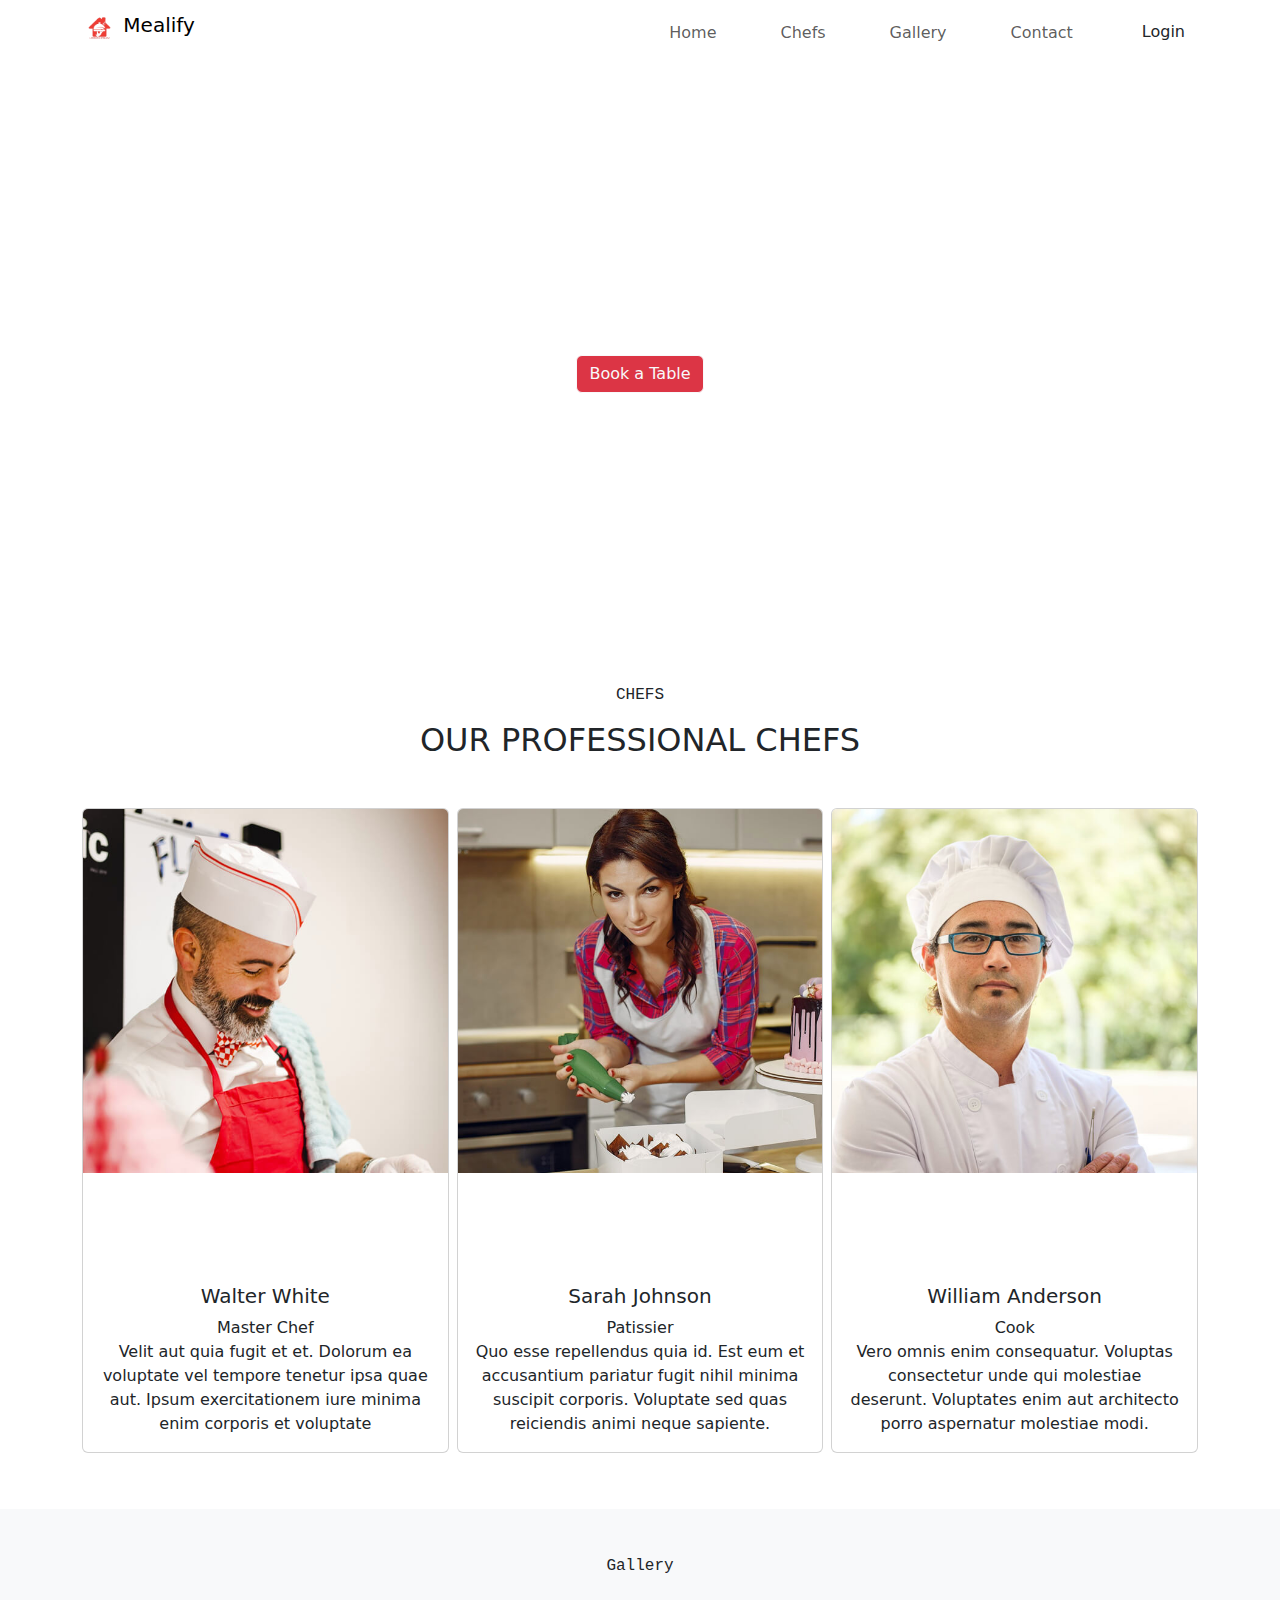
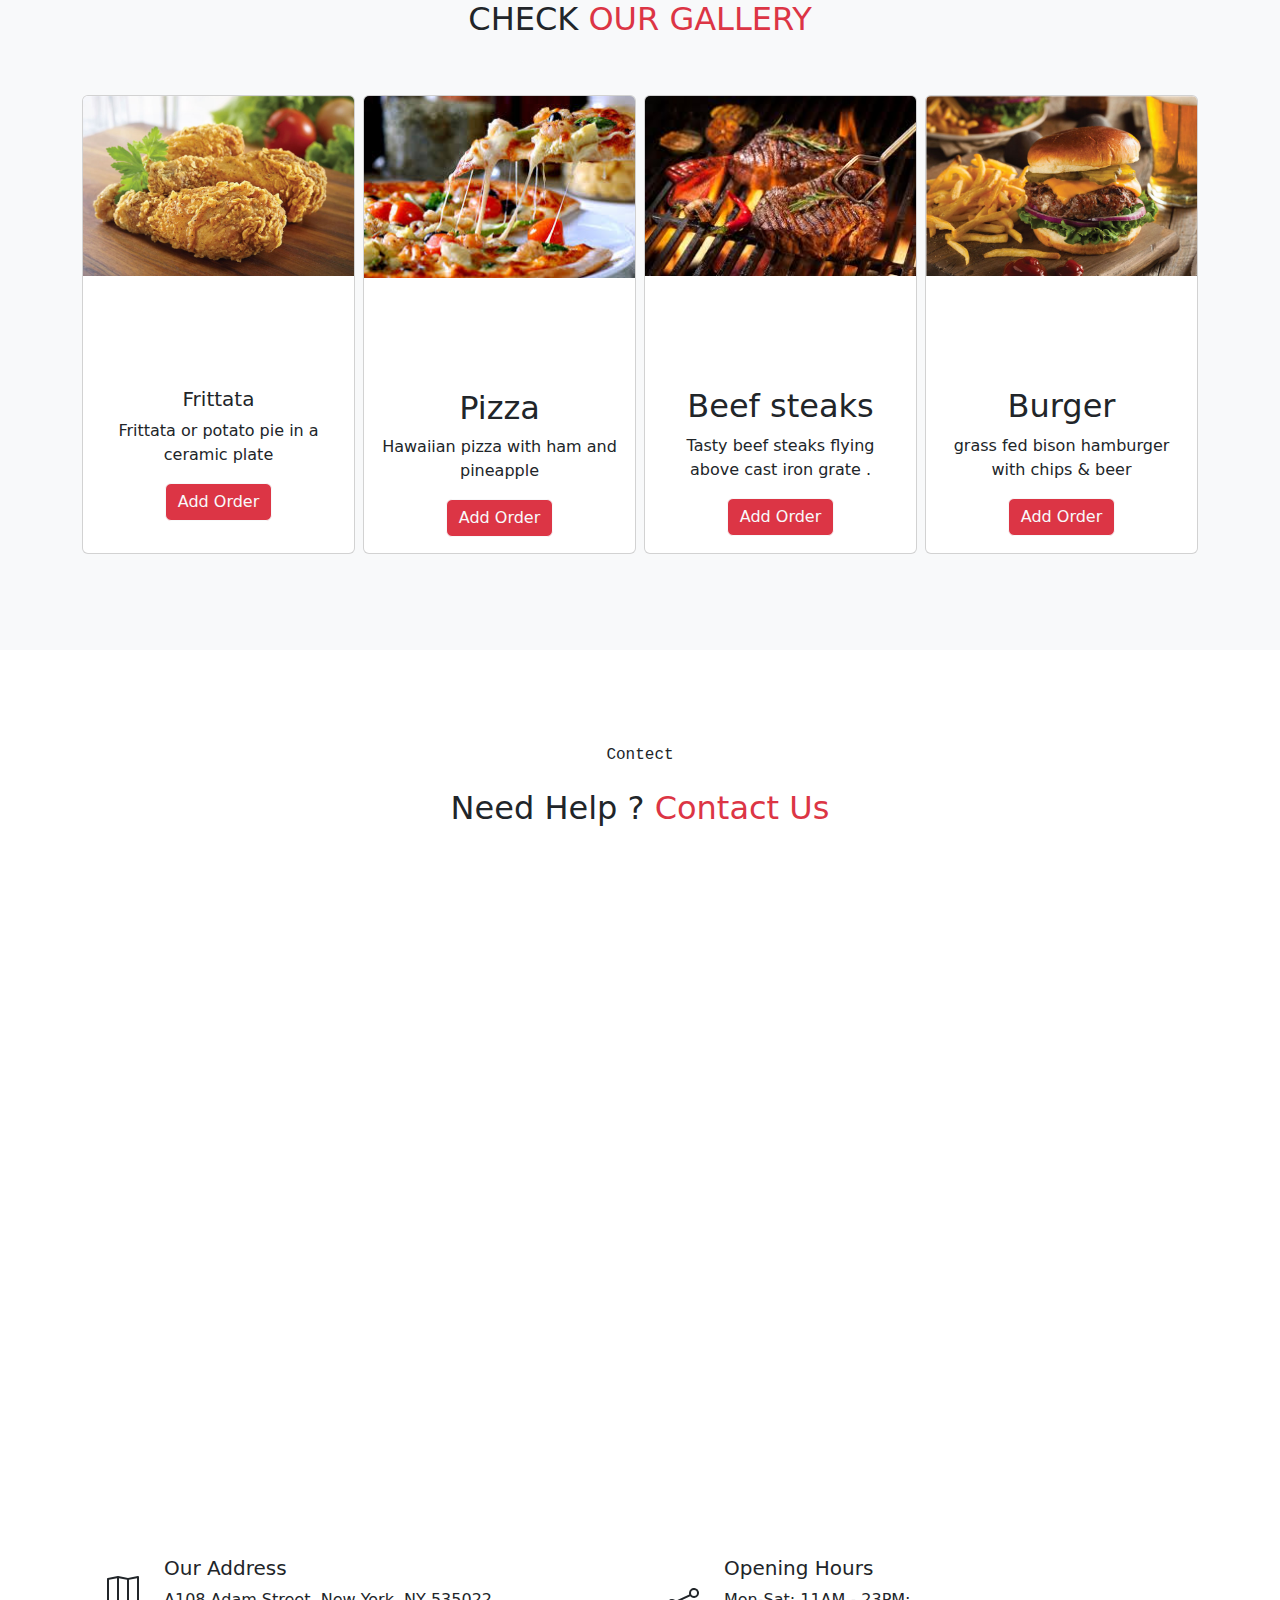
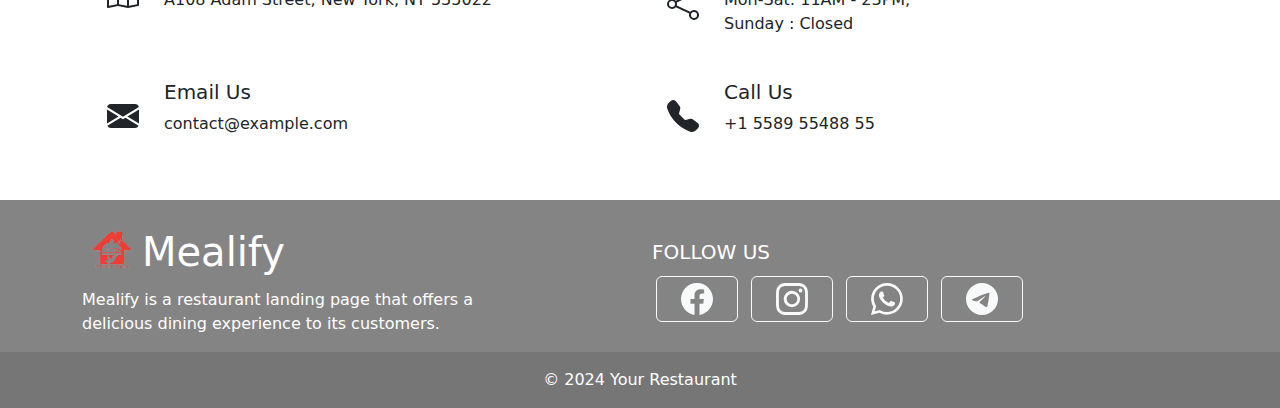
==== index.html @ 076e1faf "Add files via upload" ====
<!DOCTYPE html>
<html lang="en">
<head>
    <meta charset="UTF-8">
    <meta name="viewport" content="width=device-width, initial-scale=1.0">
    <link
    href="https://cdn.jsdelivr.net/npm/bootstrap@5.3.3/dist/css/bootstrap.min.css"
    rel="stylesheet"
    integrity="sha384-QWTKZyjpPEjISv5WaRU9OFeRpok6YctnYmDr5pNlyT2bRjXh0JMhjY6hW+ALEwIH"
    crossorigin="anonymous"
  />
    <title>Restaurant</title>
    <link rel="stylesheet" href="css.css">

</head>
<body>
  <!-- start navbar-->
  <header class="header ">
    <nav class="navbar navbar-expand-lg bg-white text-dark  fixed-top">
      <div class="container">
        <a class="navbar-brand h1" href="#">
          <img src="1.png" alt="Logo" width="35" class="d-inline-block align-text-top">
          Mealify
        </a>
        <button
          class="navbar-toggler"
          type="button"
          data-bs-toggle="collapse"
          data-bs-target="#navbarNav"
          aria-controls="navbarNav"
          aria-expanded="false"
          aria-label="Toggle navigation"
        >
          <span class="navbar-toggler-icon"></span>
        </button>
        <div class="collapse navbar-collapse" id="navbarNav">
          <ul class="navbar-nav ms-auto  text-center ">
            <li class="nav-item ms-5">
              <a class="nav-link" aria-current="page" href="#">Home</a>
            </li>
            <li class="nav-item ms-5">
              <a class="nav-link" href="#Chefs">Chefs</a>
            </li>
            <li class="nav-item ms-5">
              <a class="nav-link" href="#Gallery">Gallery</a>
            </li>
            <li class="nav-item ms-5">
              <a class="nav-link" href="#Contact">Contact</a>
            </li>
            <li class="nav-item ms-5">
              <!-- Button trigger modal -->
              <button type="button" class="btn" data-bs-toggle="modal" data-bs-target="#exampleModal">
                Login
              </button>
            </li>
          </ul>
        </div>
      </div>
    </nav>
  </header>

  <!-- Modal -->
  <div class="modal fade" id="exampleModal" tabindex="-1" aria-labelledby="exampleModalLabel" aria-hidden="true">
    <div class="modal-dialog">
      <div class="modal-content">
        <div class="modal-header">
          <h2 class="modal-title" id="exampleModalLabel">Login Form</h5>
          <button type="button" class="btn-close" data-bs-dismiss="modal" aria-label="Close"></button>
        </div>
        <div class="modal-body text-start">
          <form action="">
            <div class="form-group mt-2">
              <label for="firstname" class="form-label">First Name</label>
              <input type="text" class="form-control" id="firstname">
            </div>
            <div class="form-group mt-2">
              <label for="lastname" class="form-label">Last Name</label>
              <input type="text" class="form-control" id="lastname">
            </div>
            <div class="form-group mt-2">
              <label for="password" class="form-label">Password</label>
              <input type="password" class="form-control" id="password">
            </div>
            <div class="form-group mt-2">
              <label for="email" class="form-label">Email</label>
              <input type="email" class="form-control" id="email">
            </div>
            <div class="form-group mt-2">
              <button type="submit" class="btn btn-danger">Login</button>
            </div>
          </form>
        </div>
        <div class="modal-footer">
          <button type="button" class="btn btn-secondary" data-bs-dismiss="modal">Close</button>
        </div>
      </div>
    </div>
  </div>
  
  <!--end navbar-->
  <!-- Start restaurant section -->
  <section class="restaurant  mt-5 mb-5 ">
    <div class="container-fluid">
  
  
          <div class="card-body text-center p-5  text-white">
            <div class="card-title fs-sm-3 fs-4 fw-bold mt-5">Enjoy Your Healthy Delicious Food</div>
            <p class="card-text mt-3 mb-3">
              Sed autem laudantium dolores Voluptatem itaque ea<br />
              consequatur eveniet. Eum quas beatae cumque eum quaerat
            </p>
            <button type="button" class="btn btn-danger btn-outline-light">Book a Table</button>
          
          </div>
        </div>
    </div>
  </section>
  <!-- End restaurant section -->
      <!-- start chef-->
      <section class="Chefs h-500" id="Chefs">
        <div class="container">
          <div class="text-center mt-5">
            <span class="h6 d-block" style="font-family: monospace">CHEFS</span>
            <h2 class="mt-3 mb-5">OUR PROFESSIONAL CHEFS</h2>
          </div>
  
          <div class="row row-cols-1 row-cols-md-3 g-2 text-center mb-3">
            <div class="col img-overl mb-2 ">
              <div class="card h-70">
                <img
                  src="4.jpg"
                  class="card-img-top h-30"
                  alt="Master Chef"
                />
                <div class="card-body mt-0">
                  <h5 class="card-title">Walter White</h5>
                  <p class="card-text">
                    Master Chef <br />
                    Velit aut quia fugit et et. Dolorum ea voluptate vel tempore
                    tenetur ipsa quae aut. Ipsum exercitationem iure minima enim
                    corporis et voluptate
                  </p>
                </div>
              </div>
            </div>
            <div class="col img-overl mb-2">
              <div class="card h-70">
                <img
                  src="5.jpg"
                  class="card-img-top h-30"
                  alt="Sarah Johnson"
                />
                <div class="card-body mt-0">
                  <h5 class="card-title">Sarah Johnson</h5>
                  <p class="card-text">
                    Patissier<br />
                    Quo esse repellendus quia id. Est eum et accusantium pariatur
                    fugit nihil minima suscipit corporis. Voluptate sed quas
                    reiciendis animi neque sapiente.
                  </p>
                </div>
              </div>
            </div>
            <div class="col img-overl mb-2">
              <div class="card h-70">
                <img
                  src="6.jpg"
                  class="card-img-top h-30"
                  alt="William Anderson"
                />
                <div class="card-body mt-0">
                  <h5 class="card-title">William Anderson</h5>
                  <p class="card-text">
                    Cook<br />Vero omnis enim consequatur. Voluptas consectetur
                    unde qui molestiae deserunt. Voluptates enim aut architecto
                    porro aspernatur molestiae modi.
                  </p>
                </div>
              </div>
            </div>
          </div>
        </div>
      </section>
      <!--end chef-->
      <!--start Gallery-->
      <section class="section-content bg-light pb-5" id="Gallery">
        <div class="container mb-5">
          <div class="text-center text-title text-gallery mt-5">
            <p class="h6 d-inline-block mt-5" style="font-family: monospace">Gallery</p>
            <h2 class="mt-3 mb-3">CHECK <span class="text-danger">OUR GALLERY</span></h2>
          </div>
          <div class="row g-2 mt-5">
            <div class="col-md-3 img-overl ">
              <div class="card text-center h-100 " >
                <img src="11.jpg" class="card-img-top" alt="Frittata">
                <div class="card-body">
                  <h5 class="card-title">Frittata</h5>
                  <p class="card-text">Frittata or potato pie in a ceramic plate</p>
                  <button type="button" class="btn btn-danger btn-outline-light">Add Order</button>
                  
                </div>
              </div>
            </div>
            <div class="col-md-3 img-overl">
              <div class="card text-center h-100 ">
                <img src="1222.jpg" class="card-img-top" alt="pizaa">
                <div class="card-body">
                  <h2 class="card-title">Pizza</h2>
                  <p class="card-text">Hawaiian pizza with ham and pineapple</p>
                    <button type="button" class="btn btn-danger btn-outline-light">Add Order</button>
                  
                </div>
              </div>
            </div>
            <div class="col-md-3 img-overl">
              <div class="card text-center h-100 ">
                <img src="1333.jpg" class="card-img-top" alt="Beef steaks">
                <div class="card-body">
                  <h2 class="card-title">Beef steaks</h2>
                  <p class="card-text">Tasty beef steaks flying above cast iron grate .</p>
                    <button type="button" class="btn btn-danger btn-outline-light">Add Order</button>
                  
                </div>
              </div>
            </div>
            <div class="col-md-3 img-overl">
              <div class="card text-center h-100 ">
                <img src="10.jpg" class="card-img-top" alt="Burger">
                <div class="card-body">
                  <h2 class="card-title">Burger</h2>
                  <p class="card-text">grass fed bison hamburger with chips & beer</p>
                    <button type="button" class="btn btn-danger btn-outline-light">Add Order</button>
                  
                </div>
              </div>
            </div>
          </div>
        </div>
        </section>

      <!--end Gallery-->
      <!-- start content-->



      <section class="section-content mb-5 mt-5" id="Contact">
        <div class="container">
          <div class="text-center text-content">
            <p class="h6 d-inline-block mt-5" style="font-family: monospace">
              Contect
            </p>
            <h2 class="mt-3 text-title">
              Need Help ? <span class="text-danger"> Contact Us</span>
            </h2>
            </div>
            <div class=" mt-5">
              <div class="iframe-container">
                  <iframe src="https://www.google.com/maps/embed?pb=!1m18!1m12!1m3!1d3247.504687811186!2d35.77040757420454!3d35.51652393100 0689!2m3!1f0!2f0!3f0!3m2!1i1024!2i768!4f13.1!3m3!1m2!1s0x1526ad1273a9491f%3A0xc5fb1b1654404a50!2sFRATELLI!5e0!3m2!1sen!2s!4v1713523483493!5m2!1sen!2s" 
                      allowfullscreen="" loading="lazy" referrerpolicy="no-referrer-when-downgrade"></iframe>
              </div>
          </div>
          <div class="row g-1 mt-5">
            <div class="col-md-6">
            <div class="d-flex  info-div ">
              <div class="btn  btn-white  text-dark info d-flex align-items-center">
                  <svg xmlns="http://www.w3.org/2000/svg" width="16" height="16" fill="currentColor" class="bi bi-map" viewBox="0 0 16 16">
                      <path fill-rule="evenodd" d="M15.817.113A.5.5 0 0 1 16 .5v14a.5.5 0 0 1-.402.49l-5 1a.5.5 0 0 1-.196 0L5.5 15.01l-4.902.98A.5.5 0 0 1 0 15.5v-14a.5.5 0 0 1 .402-.49l5-1a.5.5 0 0 1 .196 0L10.5.99l4.902-.98a.5.5 0 0 1 .415.103M10 1.91l-4-.8v12.98l4 .8zm1 12.98 4-.8V1.11l-4 .8zm-6-.8V1.11l-4 .8v12.98z"/>
                  </svg>
              </div>
                <div class="info-text">
                      <h5/h5 >Our Address</h5>
                      <p>A108 Adam Street, New York, NY 535022</p>
                  </div>
            </div>
            </div>
          
            <div class="col-md-6">
              <div class="d-flex info-div">
                <div class="btn  info d-flex align-items-center">
                  <svg xmlns="http://www.w3.org/2000/svg" width="16" height="16" fill="currentColor" class="bi bi-share" viewBox="0 0 16 16">
                    <path d="M13.5 1a1.5 1.5 0 1 0 0 3 1.5 1.5 0 0 0 0-3M11 2.5a2.5 2.5 0 1 1 .603 1.628l-6.718 3.12a2.5 2.5 0 0 1 0 1.504l6.718 3.12a2.5 2.5 0 1 1-.488.876l-6.718-3.12a2.5 2.5 0 1 1 0-3.256l6.718-3.12A2.5 2.5 0 0 1 11 2.5m-8.5 4a1.5 1.5 0 1 0 0 3 1.5 1.5 0 0 0 0-3m11 5.5a1.5 1.5 0 1 0 0 3 1.5 1.5 0 0 0 0-3"/>
                  </svg>
                </div>
                  <div class="info-text">
                    <h5/h5>Opening Hours</h5>
                    <p>Mon-Sat: 11AM - 23PM; <br>Sunday : Closed</p>
                    </div>
              </div>
              </div>
          </div>
          <div class="row g-1 mt-4">
            <div class="col-md-6 ">
            <div class=" d-flex info-div">
              <div class=" btn  info d-flex align-items-center">
                <svg xmlns="http://www.w3.org/2000/svg" width="16" height="16" fill="currentColor" class="bi bi-envelope-fill" viewBox="0 0 16 16">
                  <path d="M.05 3.555A2 2 0 0 1 2 2h12a2 2 0 0 1 1.95 1.555L8 8.414zM0 4.697v7.104l5.803-3.558zM6.761 8.83l-6.57 4.027A2 2 0 0 0 2 14h12a2 2 0 0 0 1.808-1.144l-6.57-4.027L8 9.586zm3.436-.586L16 11.801V4.697z"/>
                </svg>
              </div>
                <div class="info-text">
                  <h5>Email Us</h5>
                  <p>contact@example.com</p>
            </div>
            </div>
            </div>
          
            <div class="col-md-6 ">
              <div class="d-flex info-div">
                <div class="btn  info d-flex align-items-center">
                  <svg xmlns="http://www.w3.org/2000/svg" width="16" height="16" fill="currentColor" class="bi bi-telephone-fill" viewBox="0 0 16 16">
                    <path fill-rule="evenodd" d="M1.885.511a1.745 1.745 0 0 1 2.61.163L6.29 2.98c.329.423.445.974.315 1.494l-.547 2.19a.68.68 0 0 0 .178.643l2.457 2.457a.68.68 0 0 0 .644.178l2.189-.547a1.75 1.75 0 0 1 1.494.315l2.306 1.794c.829.645.905 1.87.163 2.611l-1.034 1.034c-.74.74-1.846 1.065-2.877.702a18.6 18.6 0 0 1-7.01-4.42 18.6 18.6 0 0 1-4.42-7.009c-.362-1.03-.037-2.137.703-2.877z"/>
                  </svg>
                </div>
                  <div class="info-text">
                    <h5/h5>Call Us</h5>
                    <p>+1 5589 55488 55</p>
                    </div>
              </div>
              </div>
         
          </div>
          </section>
      <!-- end content-->
          <!-- Footer -->
          <footer class=" text-white text-center text-lg-start" style="background-color: rgb(133, 132, 132);">
            <div class="container">
                <div class="row pt-4">
                  <div class="col-sm-12 col-md-6 mb-md-0">
                   <div class="d-flex flex-row align-items-center justify-content-md-start justify-content-center h1" href="#">
                    <img
                    src="1.png"
                    alt="restaurant"
                    width="60"
                    class=""
                
                        />
                        <div>Mealify
                        </div>
                   </div>
                <p class="" >
                   Mealify is a restaurant landing page that offers a
                  <br> delicious dining experience to its customers.
                  </p>
                  </div>
                  <div class="col-sm-12 col-md-6 mb-4 mb-md-0 mt-3">
                    <h5 class="text-uppercase ">Follow Us</h5>
                    <div>
                        <a href="#" class="btn btn-outline-light btn-floating m-1 w-20" role="button">
                          <svg xmlns="http://www.w3.org/2000/svg" width="16" height="16" fill="currentColor" class="bi bi-facebook" viewBox="0 0 16 16">
                          <path d="M16 8.049c0-4.446-3.582-8.05-8-8.05C3.58 0-.002 3.603-.002 8.05c0 4.017 2.926 7.347 6.75 7.951v-5.625h-2.03V8.05H6.75V6.275c0-2.017 1.195-3.131 3.022-3.131.876 0 1.791.157 1.791.157v1.98h-1.009c-.993 0-1.303.621-1.303 1.258v1.51h2.218l-.354 2.326H9.25V16c3.824-.604 6.75-3.934 6.75-7.951"/>
                        </svg></a>
                        <a href="#" class="btn btn-outline-light btn-floating m-1" role="button"><svg xmlns="http://www.w3.org/2000/svg" width="16" height="16" fill="currentColor" class="bi bi-instagram" viewBox="0 0 16 16">
                          <path d="M8 0C5.829 0 5.556.01 4.703.048 3.85.088 3.269.222 2.76.42a3.9 3.9 0 0 0-1.417.923A3.9 3.9 0 0 0 .42 2.76C.222 3.268.087 3.85.048 4.7.01 5.555 0 5.827 0 8.001c0 2.172.01 2.444.048 3.297.04.852.174 1.433.372 1.942.205.526.478.972.923 1.417.444.445.89.719 1.416.923.51.198 1.09.333 1.942.372C5.555 15.99 5.827 16 8 16s2.444-.01 3.298-.048c.851-.04 1.434-.174 1.943-.372a3.9 3.9 0 0 0 1.416-.923c.445-.445.718-.891.923-1.417.197-.509.332-1.09.372-1.942C15.99 10.445 16 10.173 16 8s-.01-2.445-.048-3.299c-.04-.851-.175-1.433-.372-1.941a3.9 3.9 0 0 0-.923-1.417A3.9 3.9 0 0 0 13.24.42c-.51-.198-1.092-.333-1.943-.372C10.443.01 10.172 0 7.998 0zm-.717 1.442h.718c2.136 0 2.389.007 3.232.046.78.035 1.204.166 1.486.275.373.145.64.319.92.599s.453.546.598.92c.11.281.24.705.275 1.485.039.843.047 1.096.047 3.231s-.008 2.389-.047 3.232c-.035.78-.166 1.203-.275 1.485a2.5 2.5 0 0 1-.599.919c-.28.28-.546.453-.92.598-.28.11-.704.24-1.485.276-.843.038-1.096.047-3.232.047s-2.39-.009-3.233-.047c-.78-.036-1.203-.166-1.485-.276a2.5 2.5 0 0 1-.92-.598 2.5 2.5 0 0 1-.6-.92c-.109-.281-.24-.705-.275-1.485-.038-.843-.046-1.096-.046-3.233s.008-2.388.046-3.231c.036-.78.166-1.204.276-1.486.145-.373.319-.64.599-.92s.546-.453.92-.598c.282-.11.705-.24 1.485-.276.738-.034 1.024-.044 2.515-.045zm4.988 1.328a.96.96 0 1 0 0 1.92.96.96 0 0 0 0-1.92m-4.27 1.122a4.109 4.109 0 1 0 0 8.217 4.109 4.109 0 0 0 0-8.217m0 1.441a2.667 2.667 0 1 1 0 5.334 2.667 2.667 0 0 1 0-5.334"/>
                        </svg></a>
                        <a href="#" class="btn btn-outline-light btn-floating m-1" role="button"><svg xmlns="http://www.w3.org/2000/svg" width="16" height="16" fill="currentColor" class="bi bi-whatsapp" viewBox="0 0 16 16">
                          <path d="M13.601 2.326A7.85 7.85 0 0 0 7.994 0C3.627 0 .068 3.558.064 7.926c0 1.399.366 2.76 1.057 3.965L0 16l4.204-1.102a7.9 7.9 0 0 0 3.79.965h.004c4.368 0 7.926-3.558 7.93-7.93A7.9 7.9 0 0 0 13.6 2.326zM7.994 14.521a6.6 6.6 0 0 1-3.356-.92l-.24-.144-2.494.654.666-2.433-.156-.251a6.56 6.56 0 0 1-1.007-3.505c0-3.626 2.957-6.584 6.591-6.584a6.56 6.56 0 0 1 4.66 1.931 6.56 6.56 0 0 1 1.928 4.66c-.004 3.639-2.961 6.592-6.592 6.592m3.615-4.934c-.197-.099-1.17-.578-1.353-.646-.182-.065-.315-.099-.445.099-.133.197-.513.646-.627.775-.114.133-.232.148-.43.05-.197-.1-.836-.308-1.592-.985-.59-.525-.985-1.175-1.103-1.372-.114-.198-.011-.304.088-.403.087-.088.197-.232.296-.346.1-.114.133-.198.198-.33.065-.134.034-.248-.015-.347-.05-.099-.445-1.076-.612-1.47-.16-.389-.323-.335-.445-.34-.114-.007-.247-.007-.38-.007a.73.73 0 0 0-.529.247c-.182.198-.691.677-.691 1.654s.71 1.916.81 2.049c.098.133 1.394 2.132 3.383 2.992.47.205.84.326 1.129.418.475.152.904.129 1.246.08.38-.058 1.171-.48 1.338-.943.164-.464.164-.86.114-.943-.049-.084-.182-.133-.38-.232"/>
                        </svg></i></a>
                        <a href="#" class="btn btn-outline-light btn-floating m-1" role="button"><svg xmlns="http://www.w3.org/2000/svg" width="16" height="16" fill="currentColor" class="bi bi-telegram" viewBox="0 0 16 16">
                          <path d="M16 8A8 8 0 1 1 0 8a8 8 0 0 1 16 0M8.287 5.906q-1.168.486-4.666 2.01-.567.225-.595.442c-.03.243.275.339.69.47l.175.055c.408.133.958.288 1.243.294q.39.01.868-.32 3.269-2.206 3.374-2.23c.05-.012.12-.026.166.016s.042.12.037.141c-.03.129-1.227 1.241-1.846 1.817-.193.18-.33.307-.358.336a8 8 0 0 1-.188.186c-.38.366-.664.64.015 1.088.327.216.589.393.85.571.284.194.568.387.936.629q.14.092.27.187c.331.236.63.448.997.414.214-.02.435-.22.547-.82.265-1.417.786-4.486.906-5.751a1.4 1.4 0 0 0-.013-.315.34.34 0 0 0-.114-.217.53.53 0 0 0-.31-.093c-.3.005-.763.166-2.984 1.09"/>
                        </svg></a>
                    </div>
                </div>
                </div>
            </div>
            <div class="text-center p-3" style="background-color: rgba(65, 64, 64, 0.2);">
              © 2024 Your Restaurant
            </div>
            </footer>
    <!--end footer-->







     <script
      src="https://cdn.jsdelivr.net/npm/@popperjs/core@2.11.8/dist/umd/popper.min.js"
      integrity="sha384-I7E8VVD/ismYTF4hNIPjVp/Zjvgyol6VFvRkX/vR+Vc4jQkC+hVqc2pM8ODewa9r"
      crossorigin="anonymous"
    ></script>
    <script
      src="https://cdn.jsdelivr.net/npm/bootstrap@5.3.3/dist/js/bootstrap.min.js"
      integrity="sha384-0pUGZvbkm6XF6gxjEnlmuGrJXVbNuzT9qBBavbLwCsOGabYfZo0T0to5eqruptLy"
      crossorigin="anonymous"
    ></script>
</body>
</html>
---- css.css ----
.restaurant{
      background-image: url(img/26.jpg);
  
  /* Full height */
    height: 590px;
    width: 100%;
  /* Center and scale the image nicely */
  background-position: center;
  background-repeat: no-repeat;
  background-size: cover;
  
  
    }
    .card-title{
      padding-top: 95px;
    }
.iframe-container {
            position: relative;
            width: 100%;
            padding-bottom: 56.25%; /* 16:9 Aspect Ratio */
            height: 0;
        }
.iframe-container iframe {
            position: absolute;
            top: 0;
            left: 0;
            width: 100%;
            height: 100%;
        
        }
        svg{
  width: 28px;
  zoom: 2;
 }
 .info-div:hover{
   background-color: red
 }
 .nav-link:hover {
    color: red;
    border-bottom: 1px solid red;
  }
  .img-overl{
    position: relative;
    overflow: hidden; /* Ensure content doesn't overflow the container */
    display: flex;
    justify-content: center;
    align-items: center;
    }
  .img-overl{
    transition: transform 0.3s ease;
   /* Ensure image fits the container */
  
  }
  .img-overl:hover {
    transform: scale(0.9);
  }
  .info-text:hover{
    color: white;
    padding: 10px;
  }
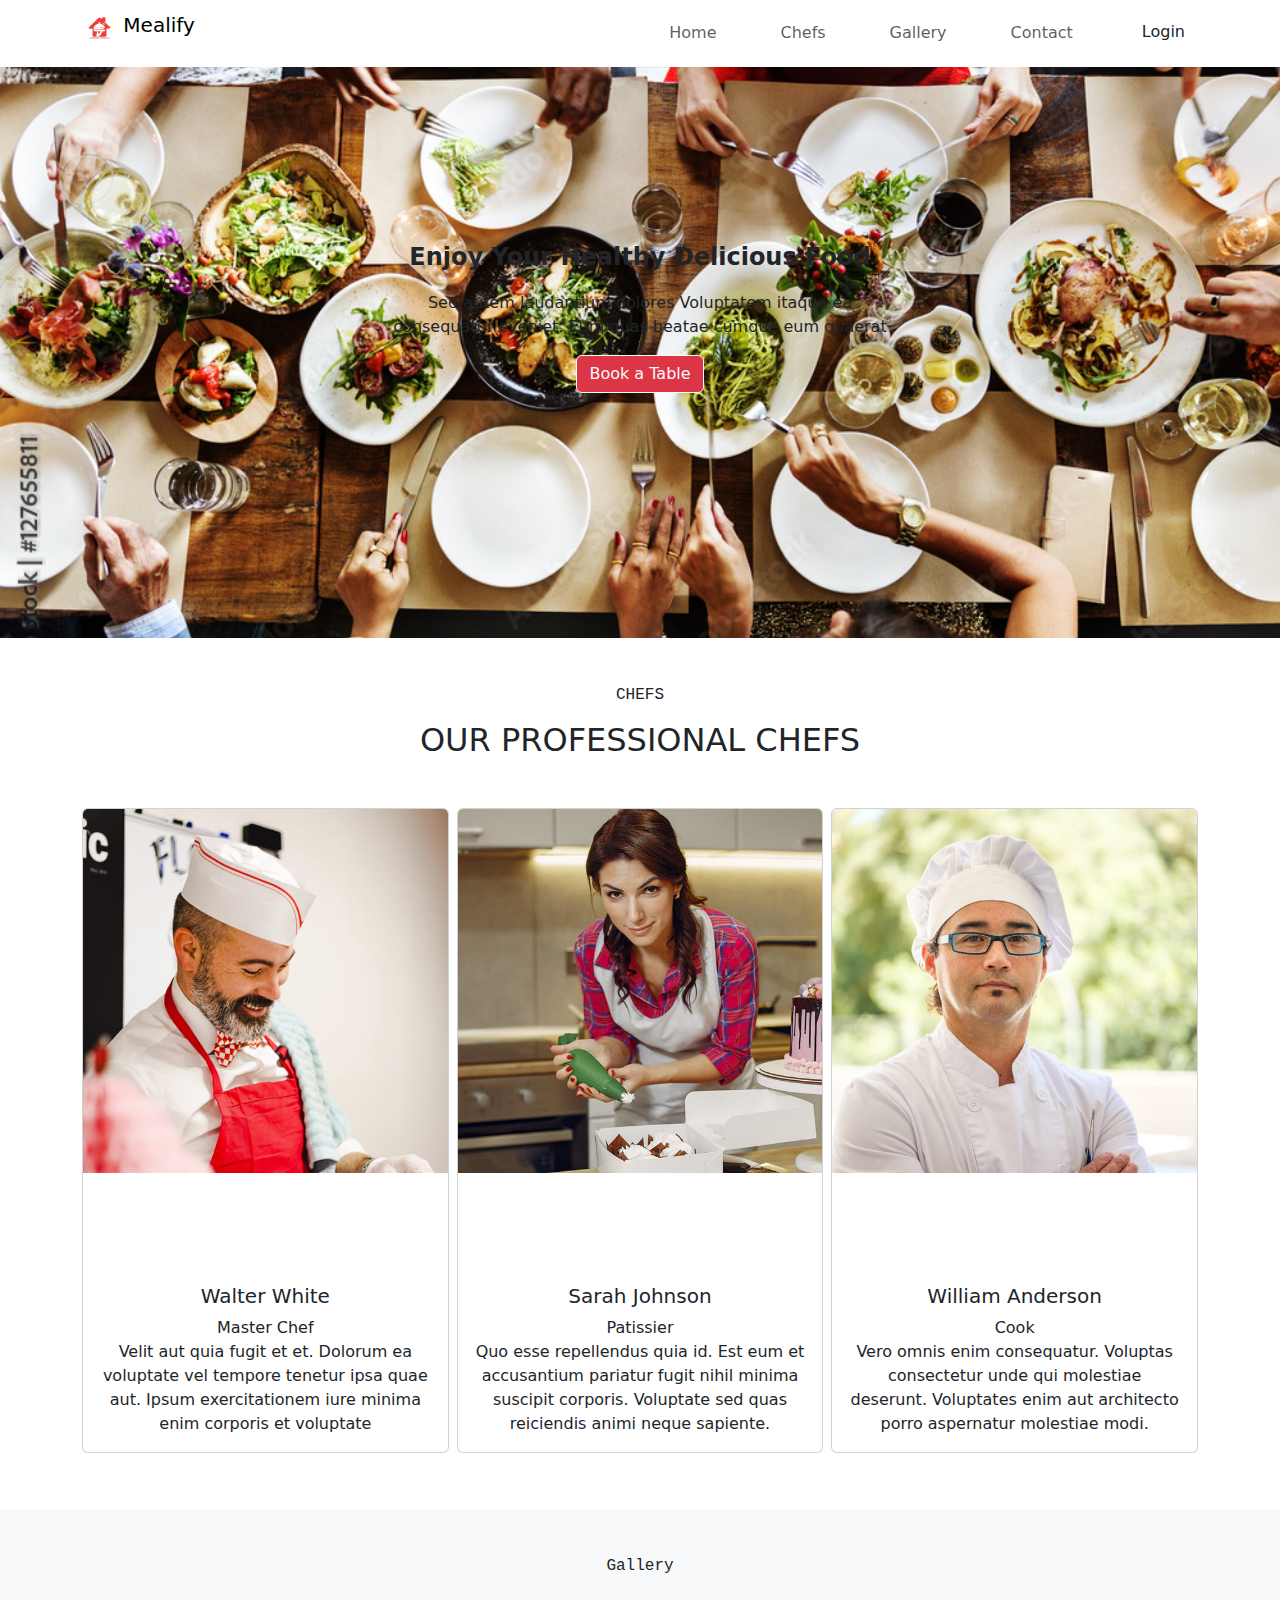
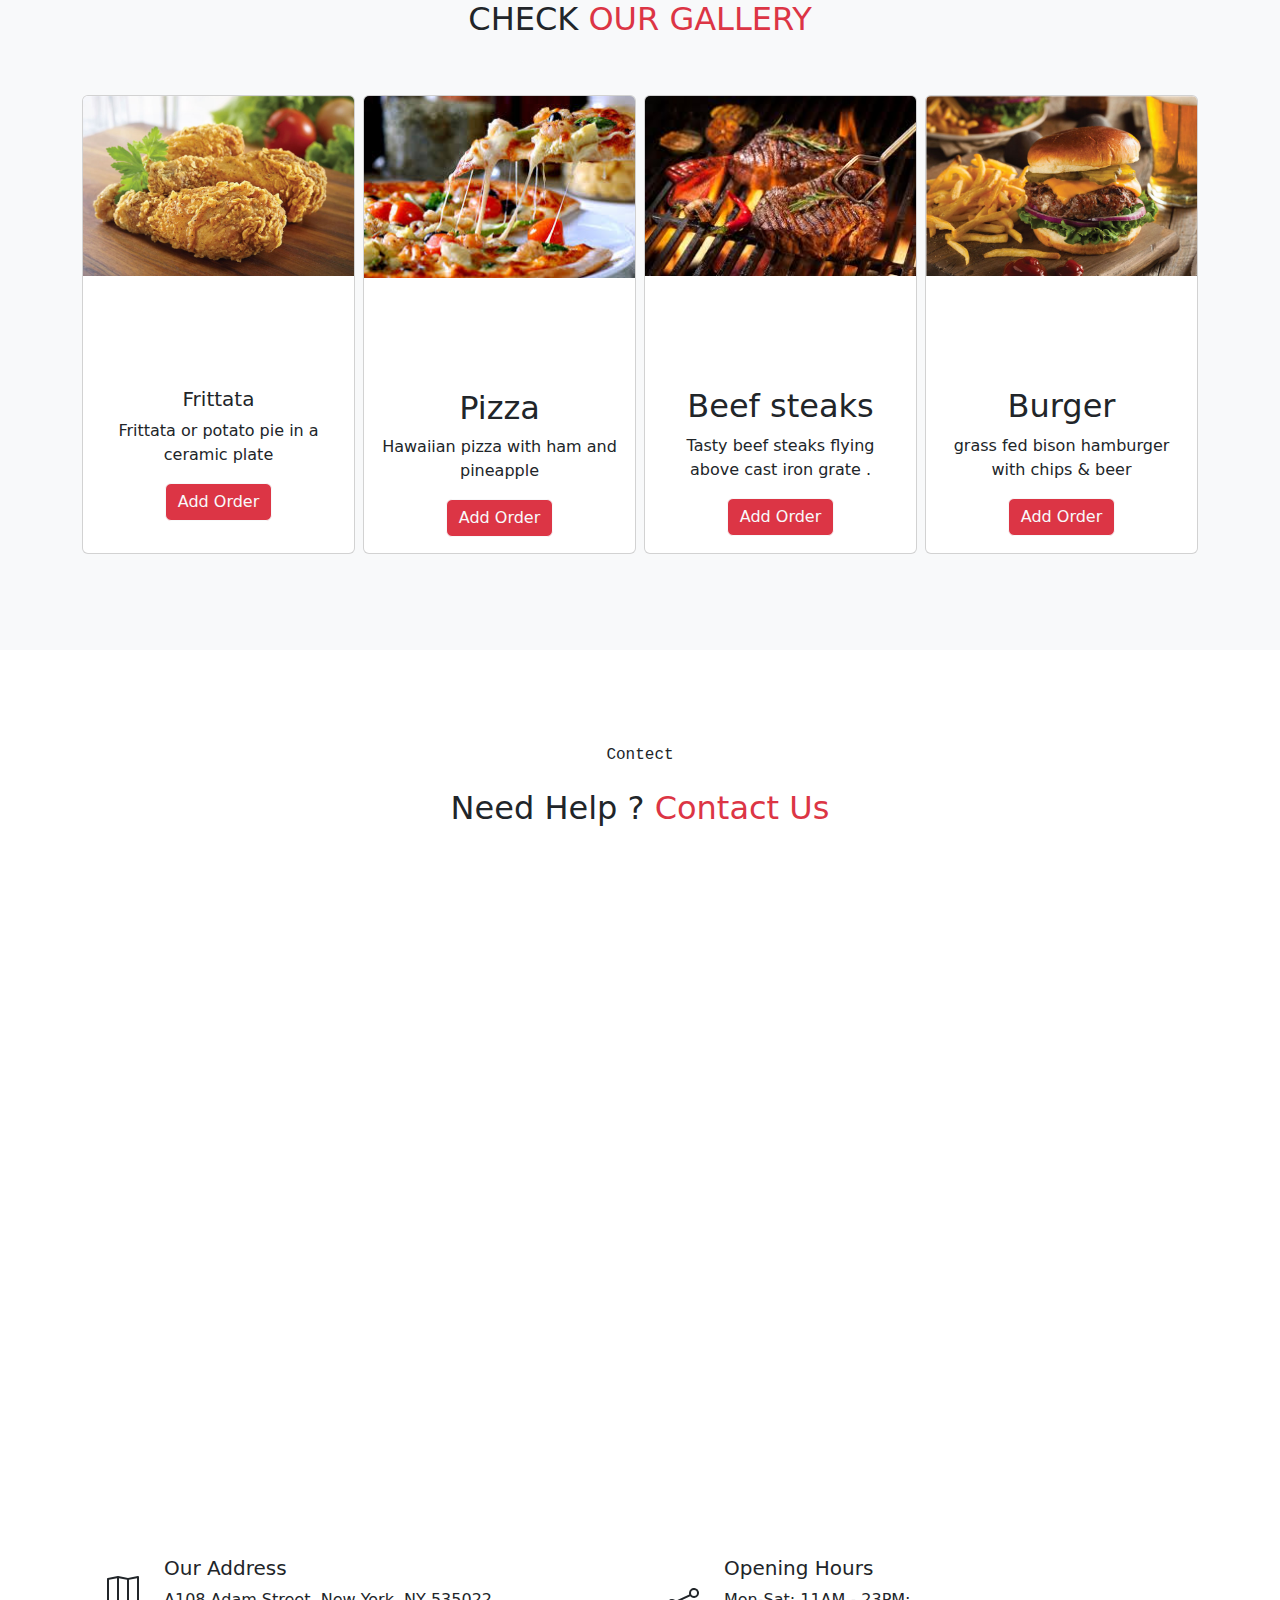
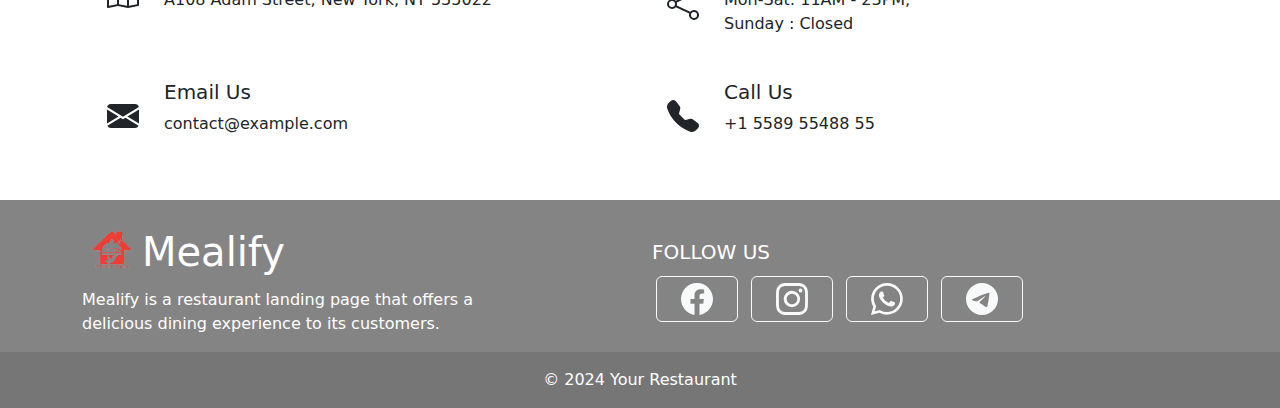
==== commit 1eebc9e8: "Update index.html" ====
--- a/index.html
+++ b/index.html
@@ -103,7 +103,7 @@
     <div class="container-fluid">
   
   
-          <div class="card-body text-center p-5  text-white">
+          <div class="card-body text-center p-5  text-dark">
             <div class="card-title fs-sm-3 fs-4 fw-bold mt-5">Enjoy Your Healthy Delicious Food</div>
             <p class="card-text mt-3 mb-3">
               Sed autem laudantium dolores Voluptatem itaque ea<br />
@@ -384,4 +384,4 @@
       crossorigin="anonymous"
     ></script>
 </body>
-</html>+</html>
--- a/css.css
+++ b/css.css
@@ -1,5 +1,5 @@
 .restaurant{
-      background-image: url(img/26.jpg);
+      background-image: url("15.jpg");
   
   /* Full height */
     height: 590px;
@@ -57,4 +57,4 @@
   .info-text:hover{
     color: white;
     padding: 10px;
-  }+  }
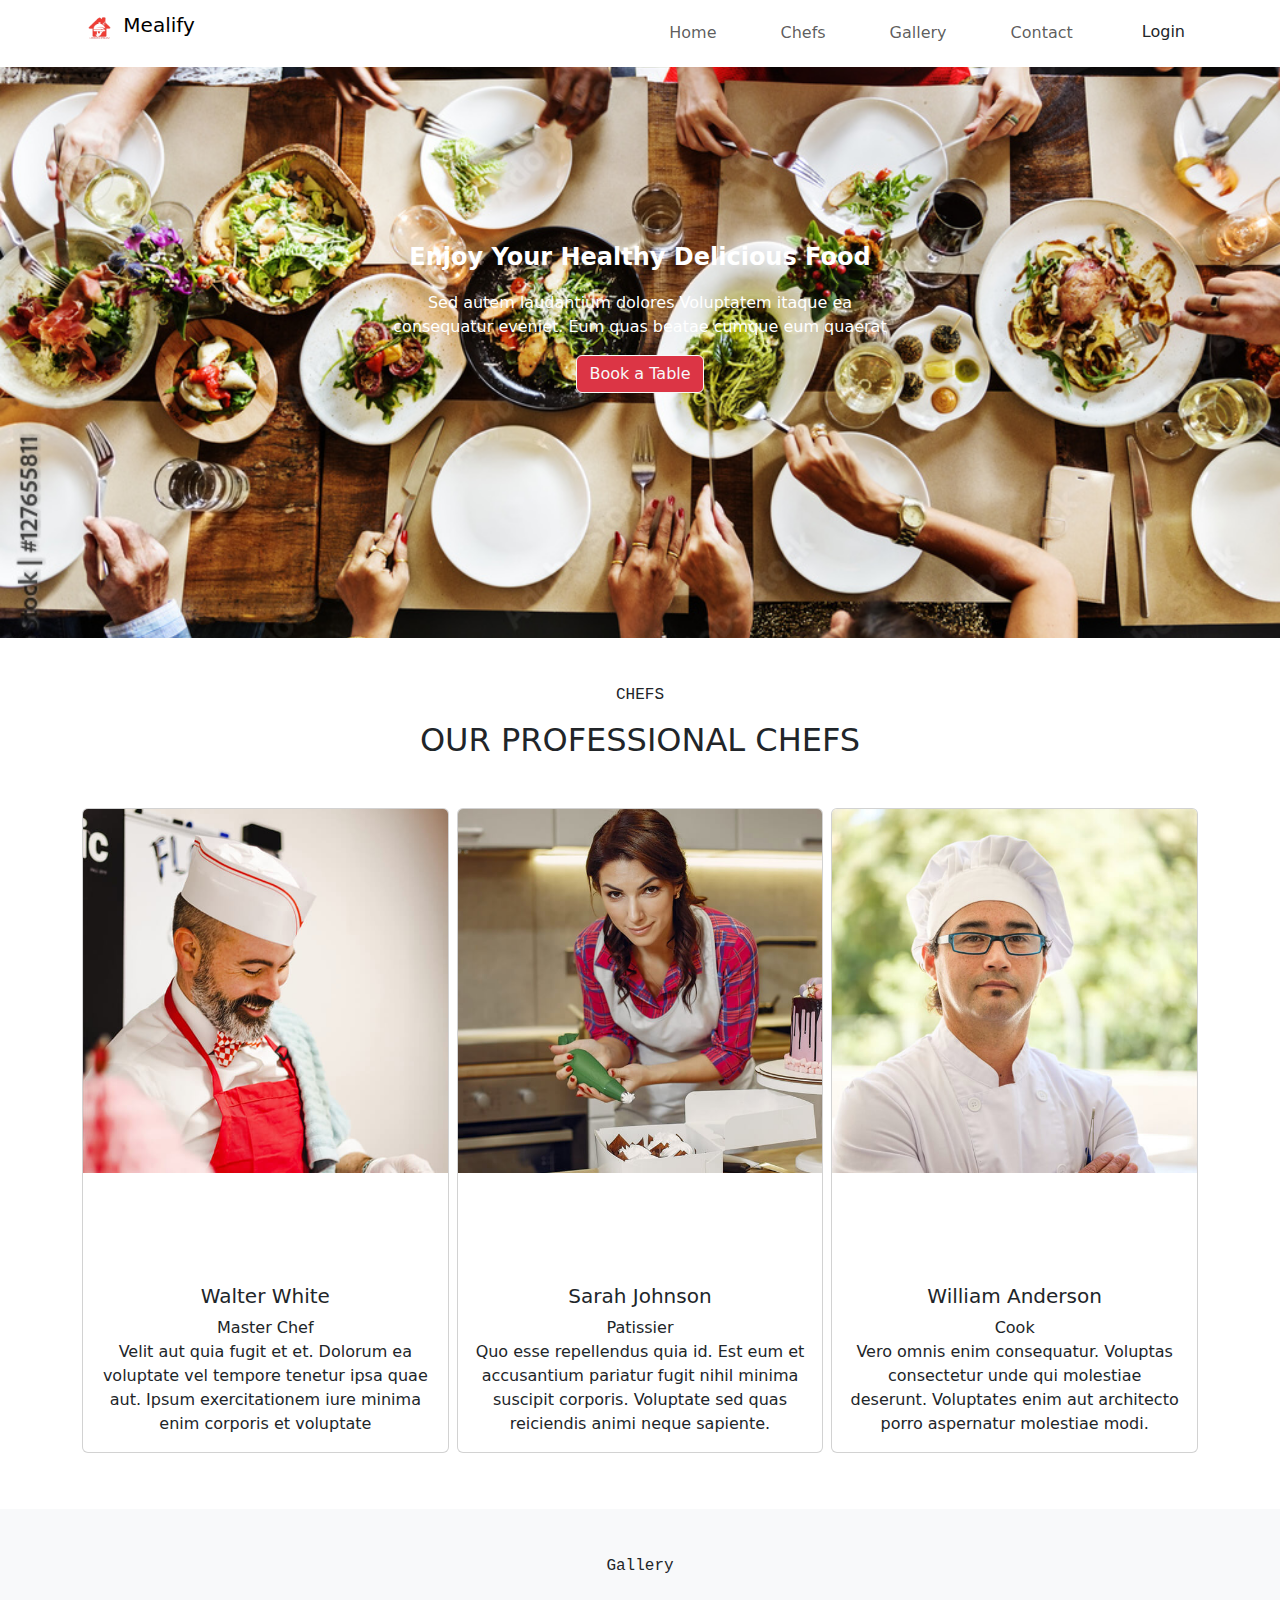
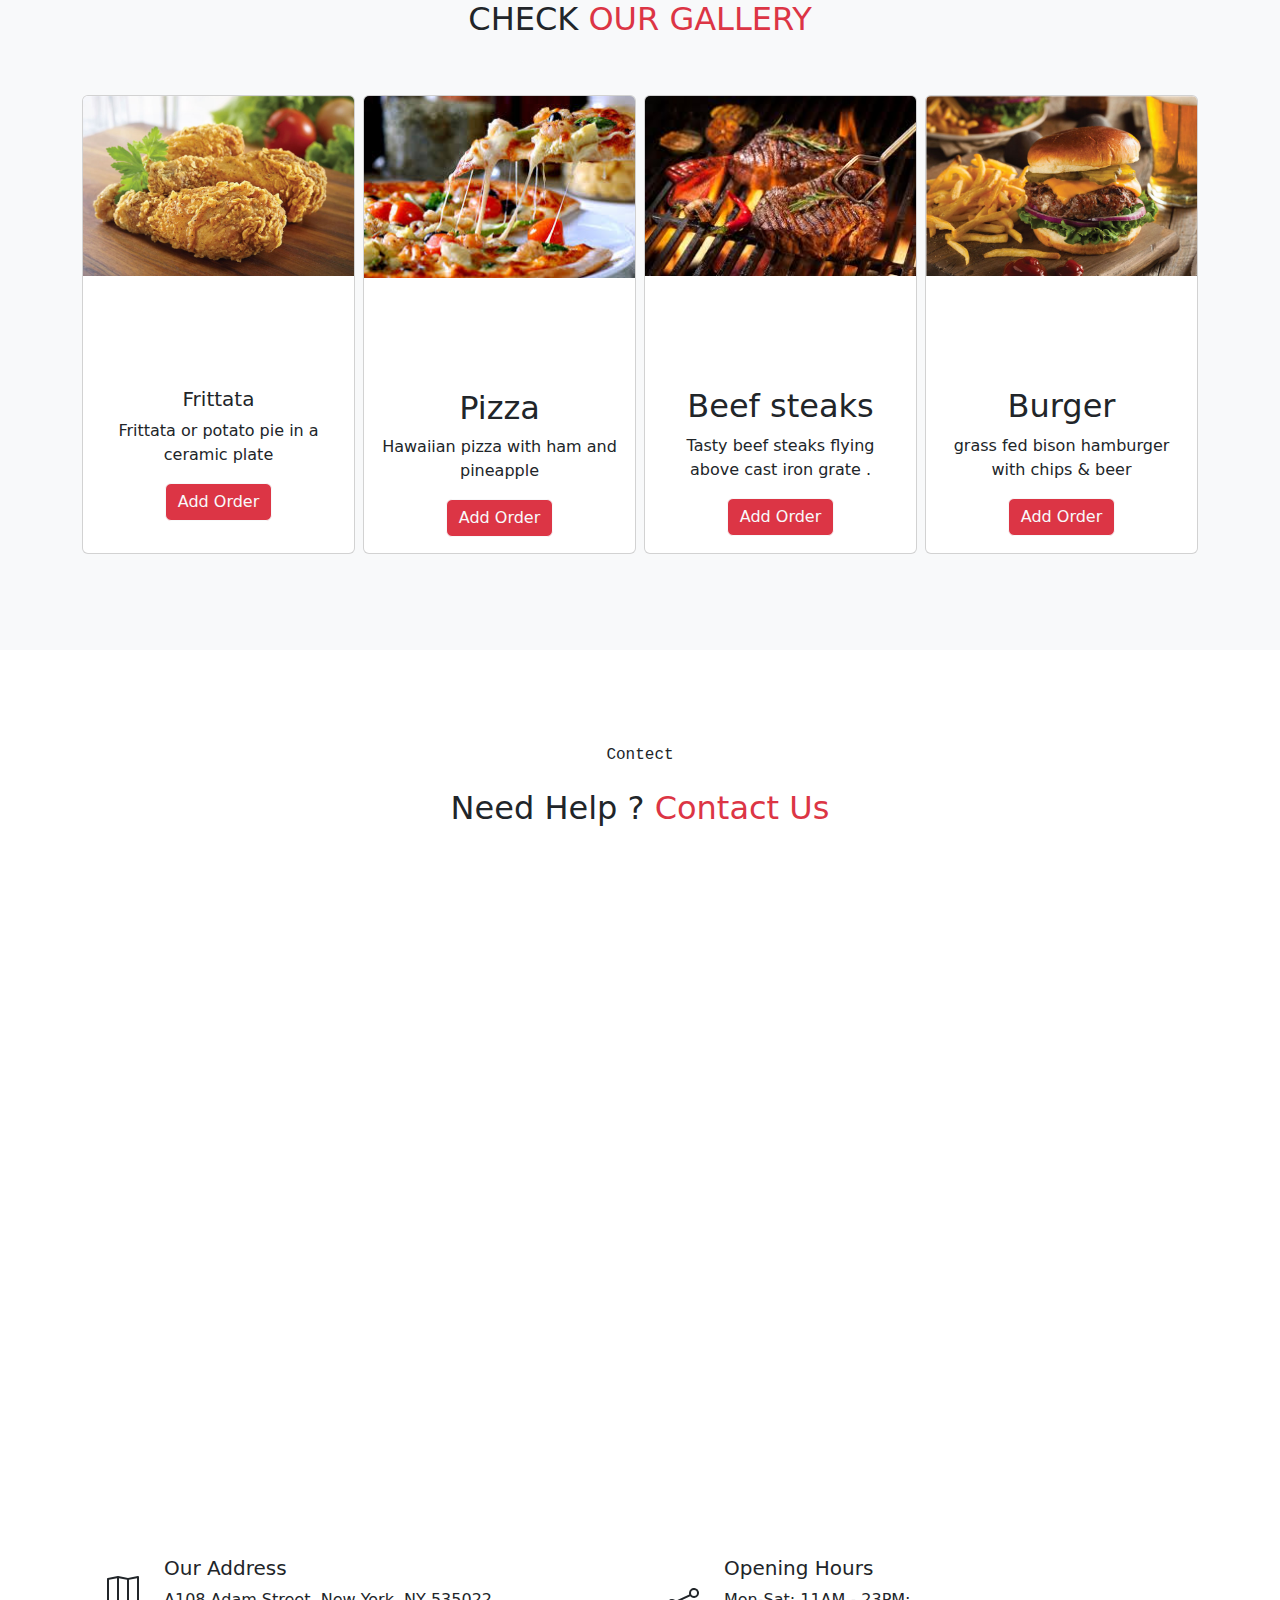
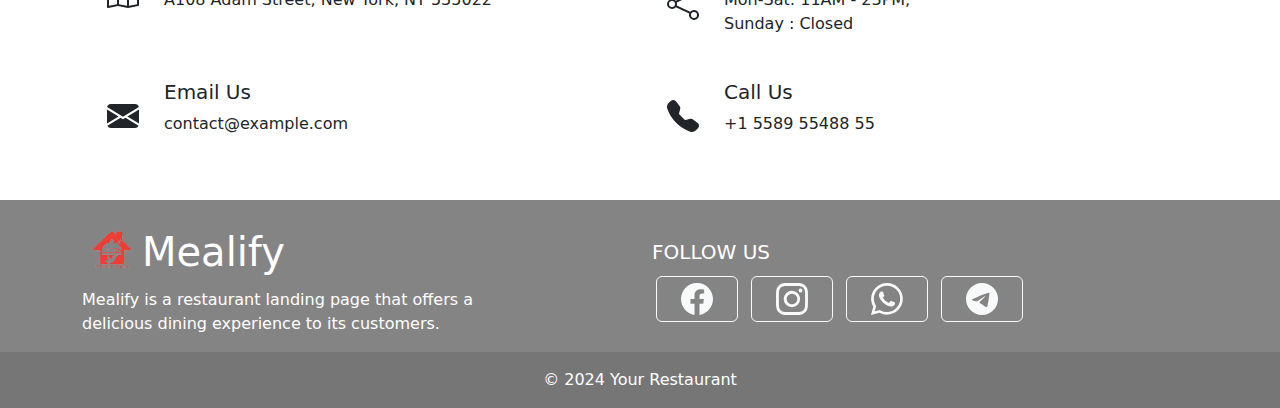
==== commit a984c16a: "Update index.html" ====
--- a/index.html
+++ b/index.html
@@ -103,7 +103,7 @@
     <div class="container-fluid">
   
   
-          <div class="card-body text-center p-5  text-dark">
+          <div class="card-body text-center p-5  text-white">
             <div class="card-title fs-sm-3 fs-4 fw-bold mt-5">Enjoy Your Healthy Delicious Food</div>
             <p class="card-text mt-3 mb-3">
               Sed autem laudantium dolores Voluptatem itaque ea<br />
